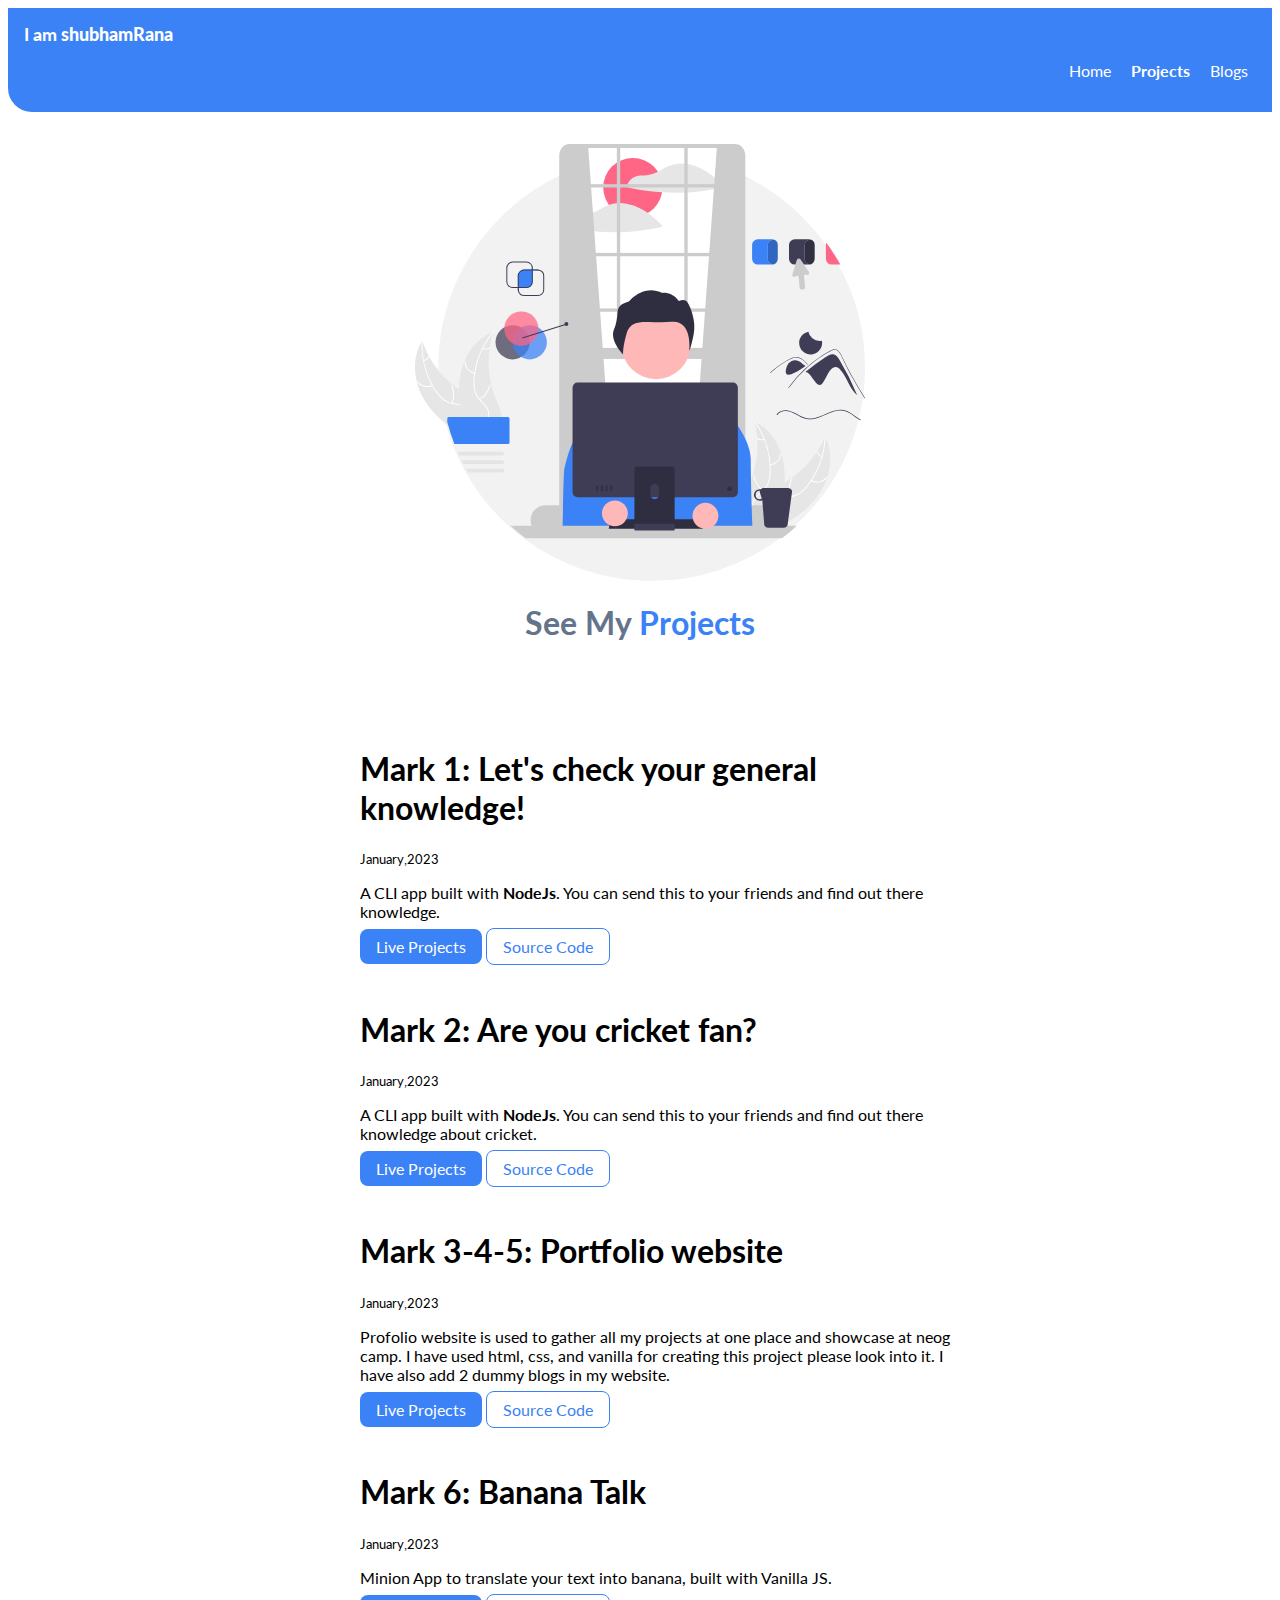
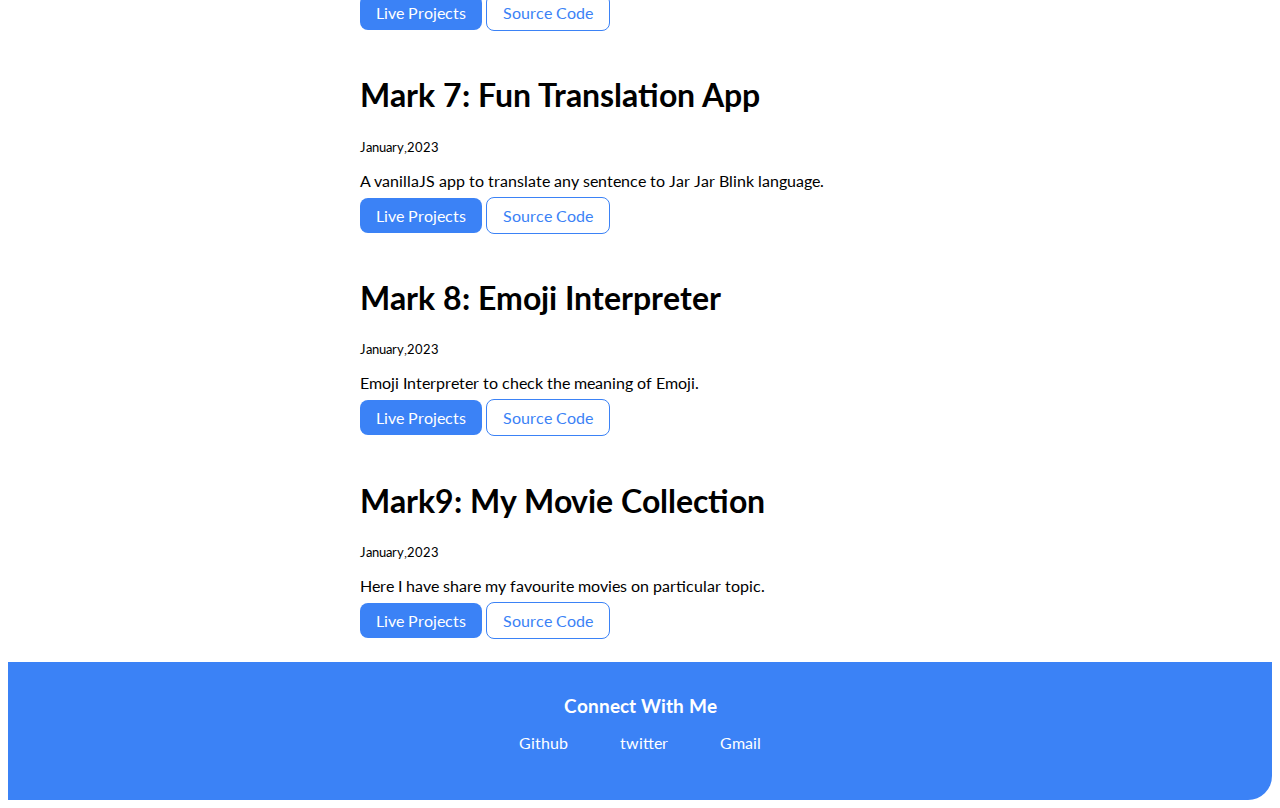
==== projects.html @ eb63b312 "shubhamrana-portfolio" ====
<!DOCTYPE html>
<html lang="en">

<head>
    <meta charset="UTF-8">
    <meta http-equiv="X-UA-Compatible" content="IE=edge">
    <meta name="viewport" content="width=device-width, initial-scale=1.0">
    <title>Projects | ShubhamRana</title>
    <link rel="stylesheet" href="style.css">
</head>

<body>
    <nav class="navigation container">
        <div class="nav-brand">I am <strong>shubhamRana</strong></div>

        <ul class="non-bullet-list  nav-pills">
            <li class="list-inline">
                <a class="nav-links" href="/">Home</a>
            </li>
            <li class="list-inline">
                <a class="nav-links link-active" href="/projects.html">Projects</a>
            </li>
            <li class="list-inline">
                <a class="nav-links" href="/blogs.html">Blogs</a>
            </li>
        </ul>
    </nav>

    <header class="hero">
        <img class="hero-image" src="/images/Projecthero.svg" alt="">
        <h1 class="hero-heading">See My <span class="heading-text">Projects</span></h1>
    </header>

    <ul class="non-bullet-list">
        <li style="padding: 1rem;">
            <div class="container-center">

                <h1>Mark 1: Let's check your general knowledge! </h1>
                <small>January,2023</small>
                <p>
                    A CLI app built with <strong>NodeJs</strong>. You can send this to your friends and find out there knowledge.
                </p>

                <a class="link primary-link"
                    href="https://replit.com/@ShubhamRana16/Mark-1-Quiz-on-Genral-Knowledge?v=1">Live Projects</a>
                <a class="link secondary-link"
                    href="https://github.com/Shubhamrana99/Mark-1-Quiz-on-Genral-Knowledge/tree/main">Source Code</a>
            </div>
        </li>


        <li style="padding: 1rem;">
            <div class="container-center">

                <h1>Mark 2: Are you cricket fan? </h1>
                <small>January,2023</small>
                <p>
                    A CLI app built with <strong>NodeJs</strong>. You can send this to your friends and find out there knowledge about cricket.
                </p>

                <a class="link primary-link"
                    href="https://replit.com/@ShubhamRana16/Mark-2-Quiz-on-Indian-Cricket#index.js">Live Projects</a>
                <a class="link secondary-link"
                    href="https://github.com/Shubhamrana99/Mark-2-Quiz-on-Indian-Cricket/tree/main">Source Code</a>
            </div>
        </li>







        <li style="padding: 1rem;">
            <div class="container-center">

                <h1>Mark 3-4-5: Portfolio website </h1>
                <small>January,2023</small>
                <p>
                    Profolio website is used to gather all my projects at one place and showcase at neog camp. I have used html, css, and vanilla for creating this project please look into it. I have also add 2 dummy blogs in my website.
                </p>

                <a class="link primary-link"
                    href="/">Live Projects</a>
                <a class="link secondary-link"
                    href="/">Source Code</a>
            </div>
        </li>




        <li style="padding: 1rem;">
            <div class="container-center">

                <h1>Mark 6: Banana Talk </h1>
                <small>January,2023</small>
                <p>
                    Minion App to translate your text into banana, built with Vanilla JS.
                </p>

                <a class="link primary-link"
                    href="https://shubhamrana-bananatalk.netlify.app/">Live Projects</a>
                <a class="link secondary-link"
                    href="https://github.com/Shubhamrana99/neoG-bananna-speak">Source Code</a>
            </div>
        </li>



        
        <li style="padding: 1rem;">
            <div class="container-center">

                <h1>Mark 7: Fun Translation App </h1>
                <small>January,2023</small>
                <p>
                    A vanillaJS app to translate any sentence to Jar Jar Blink language.
                </p>

                <a class="link primary-link"
                    href="https://shubhamrana-funtranslation.netlify.app/">Live Projects</a>
                <a class="link secondary-link"
                    href="https://github.com/Shubhamrana99/Mark-7--Fun-Translation-App">Source Code</a>
            </div>
        </li>
        
        

        
        <li style="padding: 1rem;">
            <div class="container-center">

                <h1>Mark 8: Emoji Interpreter </h1>
                <small>January,2023</small>
                <p>
                    Emoji Interpreter to check the meaning of Emoji.
                </p>

                <a class="link primary-link"
                    href="https://kttku9.csb.app/">Live Projects</a>
                <a class="link secondary-link"
                    href="https://github.com/Shubhamrana99/Emoji-Interpreter">Source Code</a>
            </div>
        </li>


    


        <li style="padding: 1rem;">
            <div class="container-center">

                <h1>Mark9: My Movie Collection </h1>
                <small>January,2023</small>
                <p>
                    Here I have share my favourite movies on particular topic.
                </p>

                <a class="link primary-link"
                    href="https://wfxxdg.csb.app/">Live Projects</a>
                <a class="link secondary-link"
                    href="https://github.com/Shubhamrana99/My-Movie-Collection">Source Code</a>
            </div>
        </li>
    </ul>





<!-- footer -->
    <footer class="footer">
        <div class="footer-heading">Connect With Me </div>
        <ul class="footer-list non-bullet-list">
            <li class="social-link list-inline"> <a class="link" href="https://github.com/Shubhamrana99">Github</a></li>
            <li class="social-link list-inline"><a class="link" href="https://twitter.com/shubham19rana">twitter</a></li>
            <li class="social-link list-inline"><a class="link" href="mailto:shubhamrana19599@gmail.com">Gmail</a></li>
        </ul>
        </footer>
</body>

</html>
---- style.css ----
@import url('https://fonts.googleapis.com/css2?family=Lato:wght@400;700&display=swap');

:root{
    --primary-color:#3b82f6;
    --dark-grey:#64748b;
    --off-white:#f1f5f9;

}

hr{
    margin: 2rem 0rem;
}

body{
    font-family: 'Lato', sans-serif;
}

/* @container */
.container{
    padding: 1rem 1rem;
}
.container-center{
    max-width: 600px;
    margin: auto;
}

/* @links */
.link{
    text-decoration: none;
    padding: 0.5rem 1rem;
    
    
}
.primary-link{
    background-color: var(--primary-color);
    border-radius: 0.5rem;
    color: white;
   
}
.secondary-link{
    color: var(--primary-color);
    border-radius: 0.5rem;
    border: solid 1px var(--primary-color) ;
    
}

/* @lists */
.non-bullet-list{
    list-style: none;
}
.list-inline{
    display: inline;
    padding: 0rem 0.5rem;
}

/* @navigation-bar */
.navigation{
    background-color: var(--primary-color);
    color: white;
    padding: 1rem;
    border-bottom-left-radius: 1.5rem;
}
.navigation .nav-brand{
    font-weight: bold;
    font-size: 1.1rem;
}
.navigation .nav-links{
    color: white;
    text-decoration: none;
  
}
.navigation .nav-pills{
    text-align:right
}
.navigation .link-active{
    font-weight: bold;
}

/* @heading */
.hero{
    padding: 2rem;
}

.hero-image{
    margin: auto;
    width: 450px;
    display: block;
}

.hero-heading{
    text-align: center;
    color: var(--dark-grey);
}

.hero .hero-heading .heading-text{
    color: var(--primary-color);
}

/* sections */
.section{
    padding: 2rem;
    text-align: center;
}
.section h1{
    
    text-align: center;
}

.section.ow{
    background-color: var(--off-white);
}

/* footer */
.footer{
    background-color: var(--primary-color);
    padding: 2rem 1rem;
    text-align: center;
    color: white;
    border-bottom-right-radius: 1.5rem ;
}
.footer .link{
    color: white;
}
.footer .footer-heading{
    font-weight: bold;
    font-size: larger;

}

.footer ul{
    padding-inline-start: 0px;
}
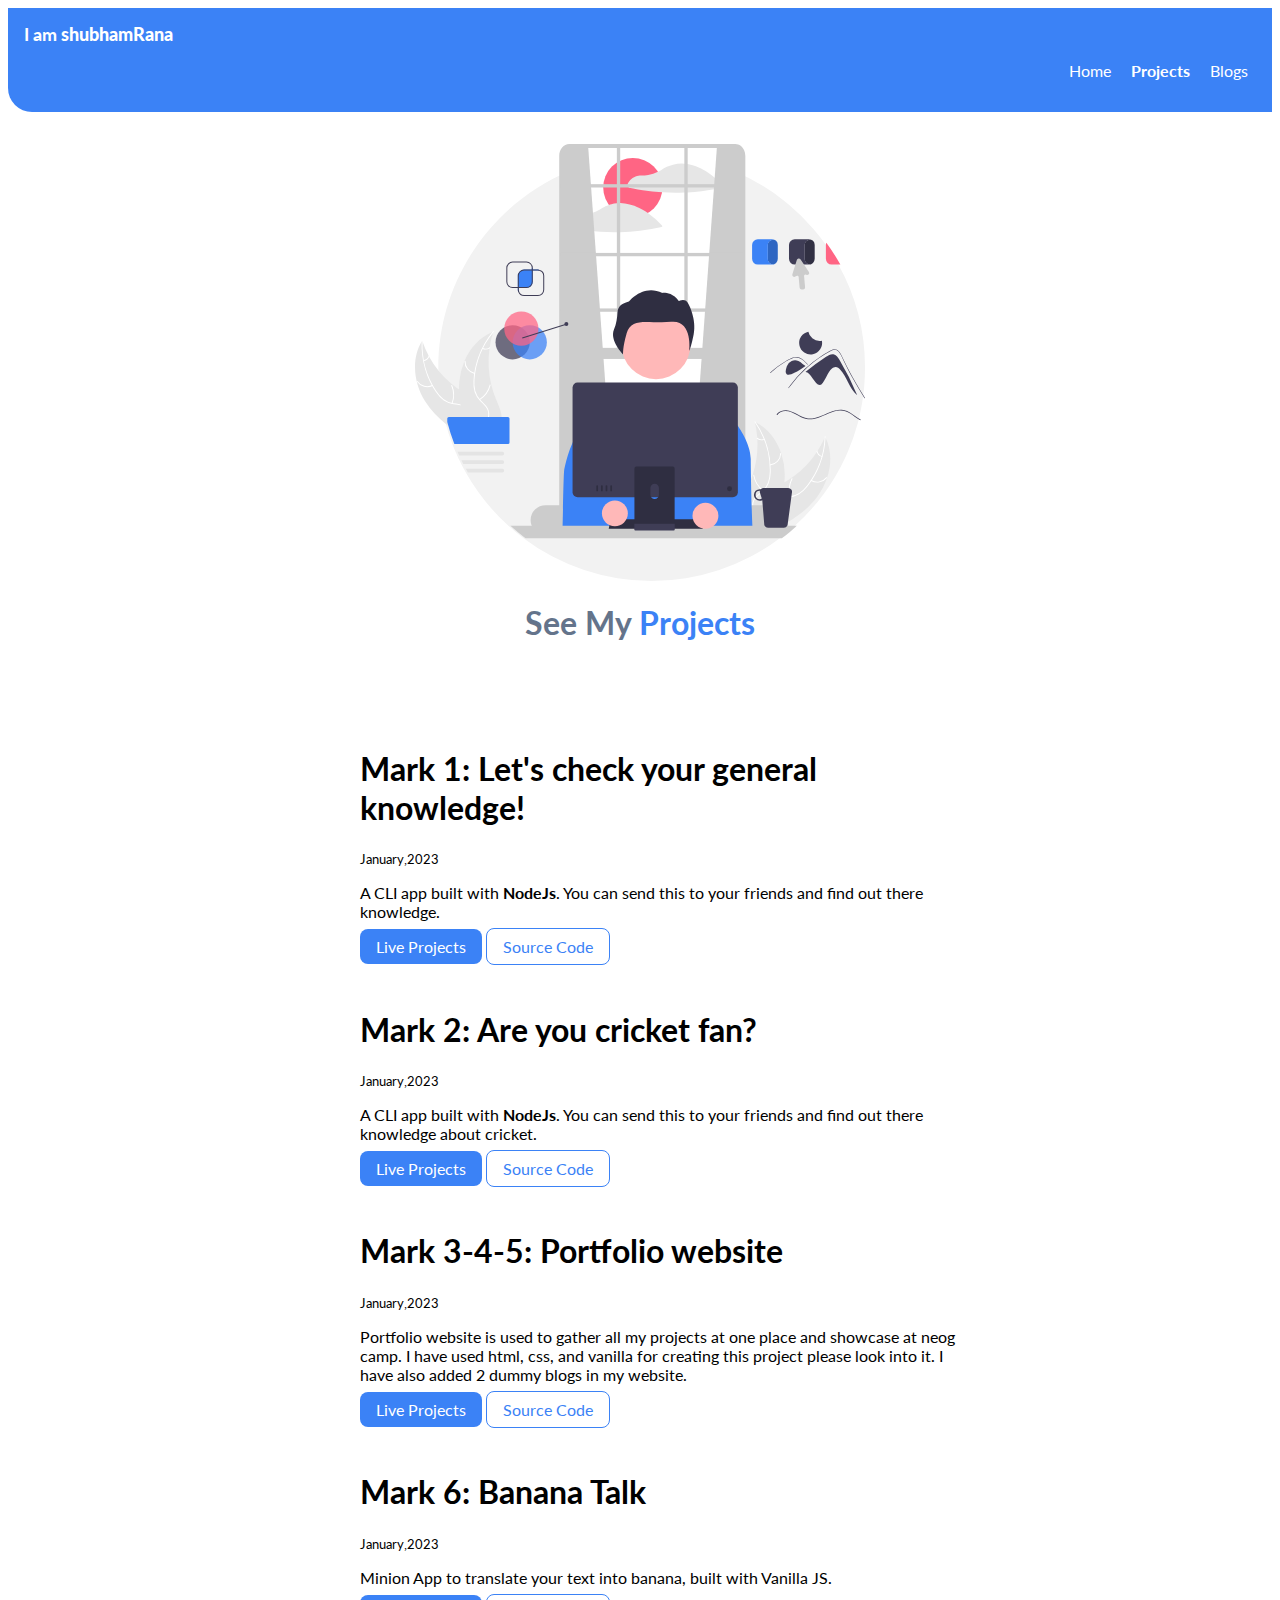
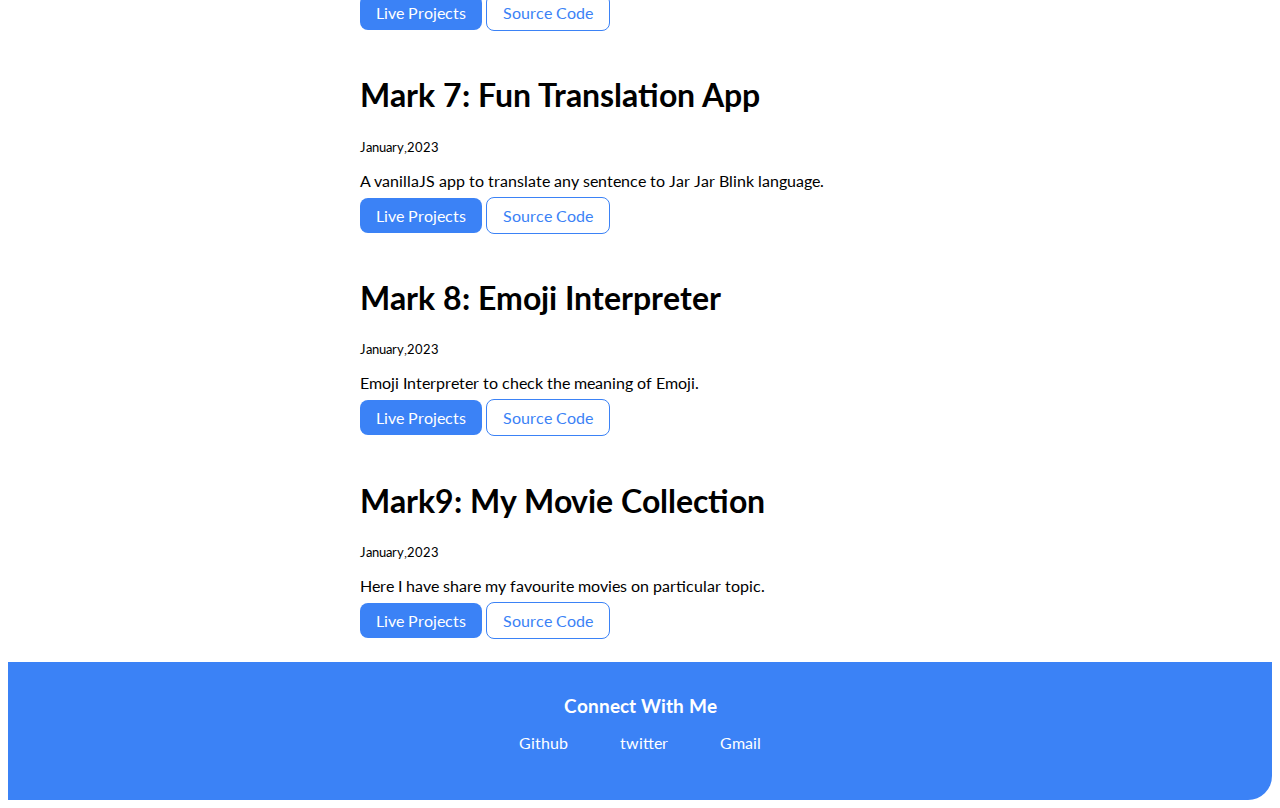
==== commit 55cf8dd3: "deploy on netlify" ====
--- a/projects.html
+++ b/projects.html
@@ -77,13 +77,13 @@
                 <h1>Mark 3-4-5: Portfolio website </h1>
                 <small>January,2023</small>
                 <p>
-                    Profolio website is used to gather all my projects at one place and showcase at neog camp. I have used html, css, and vanilla for creating this project please look into it. I have also add 2 dummy blogs in my website.
+                    Portfolio website is used to gather all my projects at one place and showcase at neog camp. I have used html, css, and vanilla for creating this project please look into it. I have also added 2 dummy blogs in my website.
                 </p>
 
                 <a class="link primary-link"
-                    href="/">Live Projects</a>
+                    href="https://shubhamrana-portfolio.netlify.app/">Live Projects</a>
                 <a class="link secondary-link"
-                    href="/">Source Code</a>
+                    href="https://github.com/Shubhamrana99/shubhamrana-portfolio">Source Code</a>
             </div>
         </li>
 
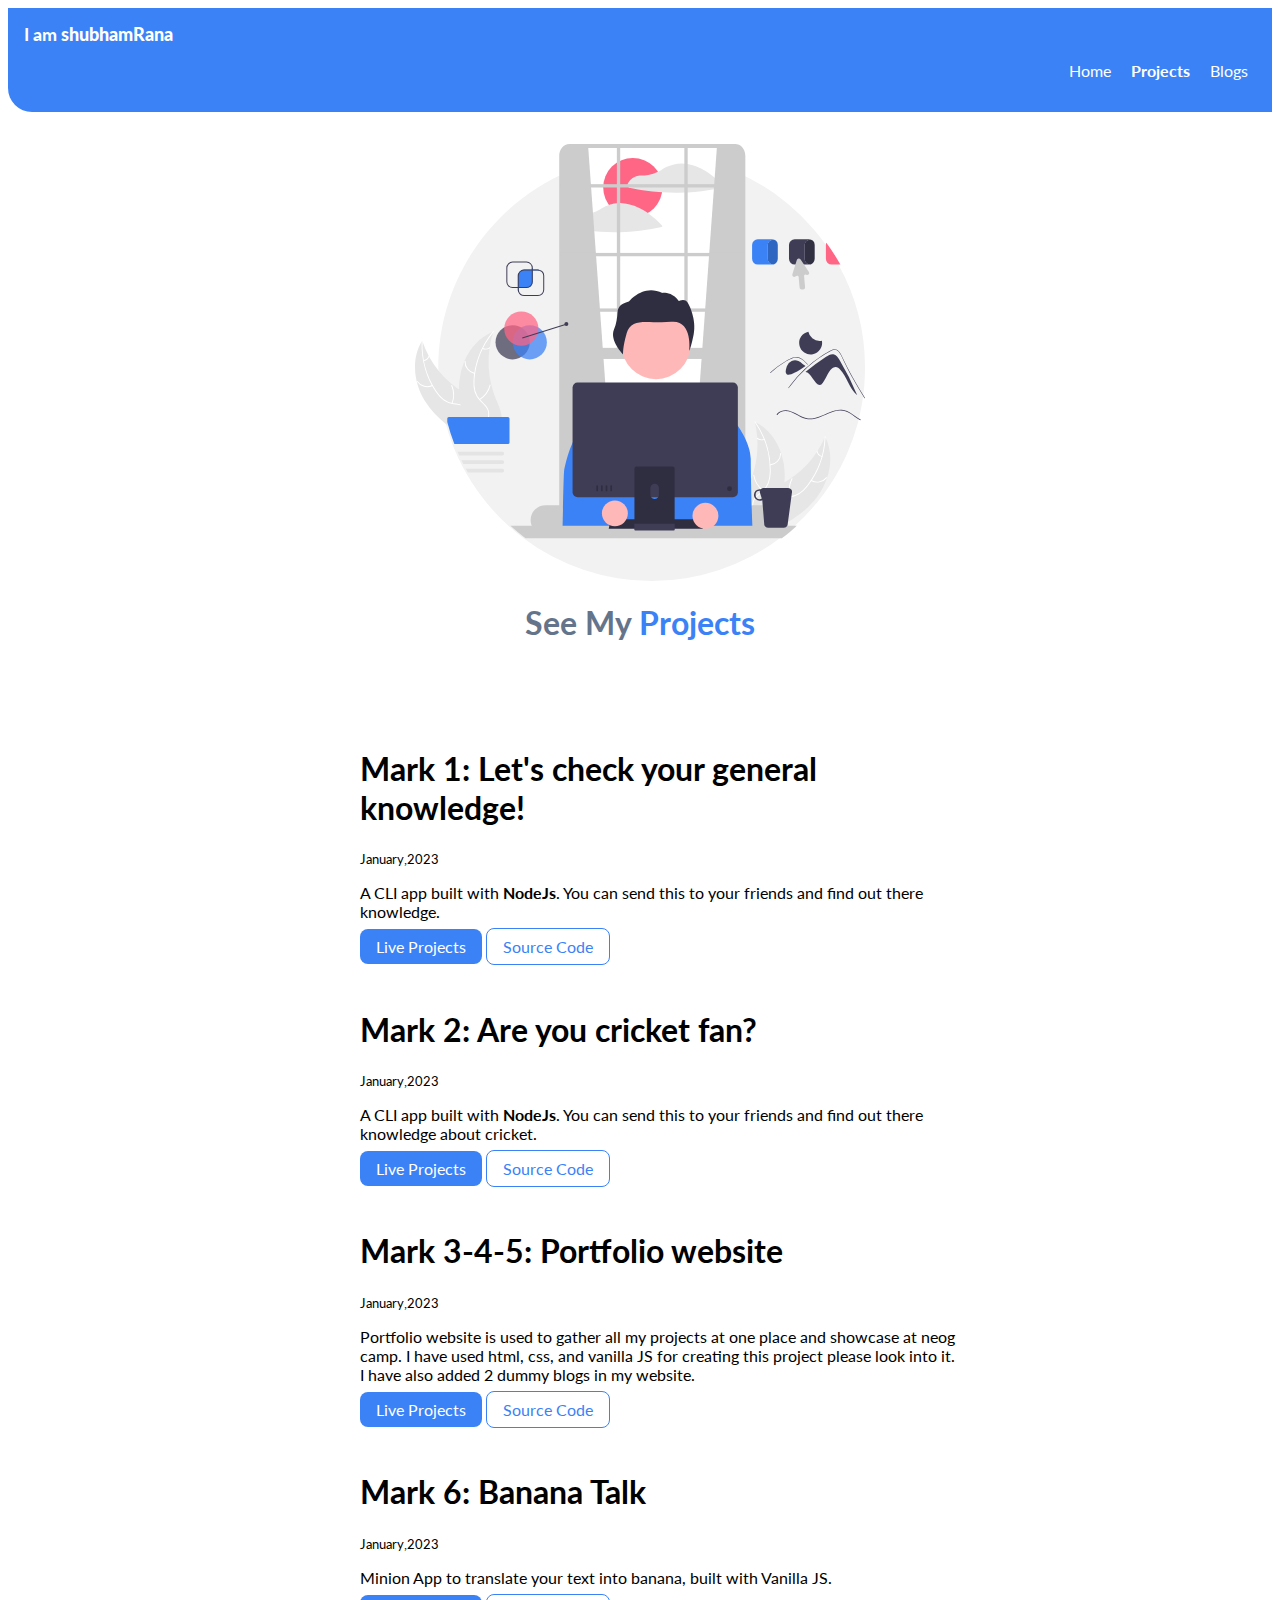
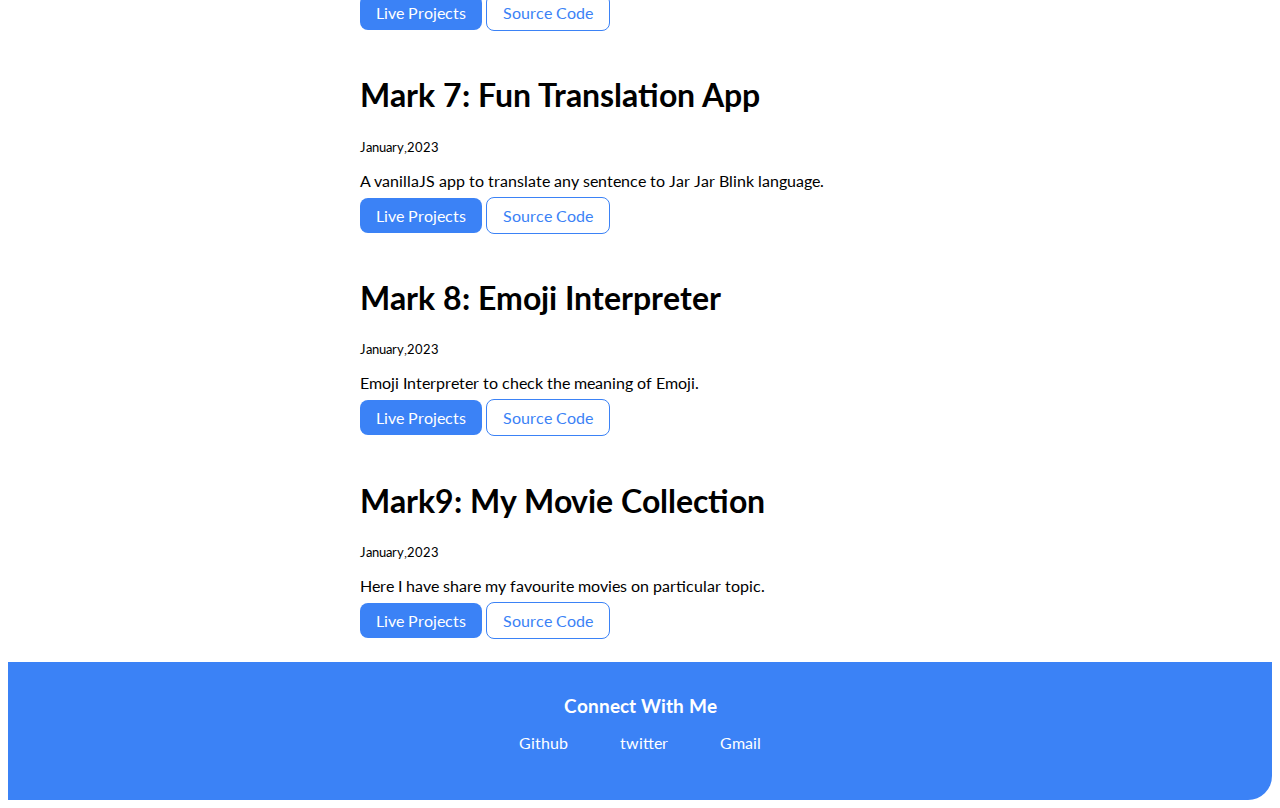
==== commit 954fbc88: "spelling mistake" ====
--- a/projects.html
+++ b/projects.html
@@ -77,7 +77,7 @@
                 <h1>Mark 3-4-5: Portfolio website </h1>
                 <small>January,2023</small>
                 <p>
-                    Portfolio website is used to gather all my projects at one place and showcase at neog camp. I have used html, css, and vanilla for creating this project please look into it. I have also added 2 dummy blogs in my website.
+                    Portfolio website is used to gather all my projects at one place and showcase at neog camp. I have used html, css, and vanilla JS for creating this project please look into it. I have also added 2 dummy blogs in my website.
                 </p>
 
                 <a class="link primary-link"
